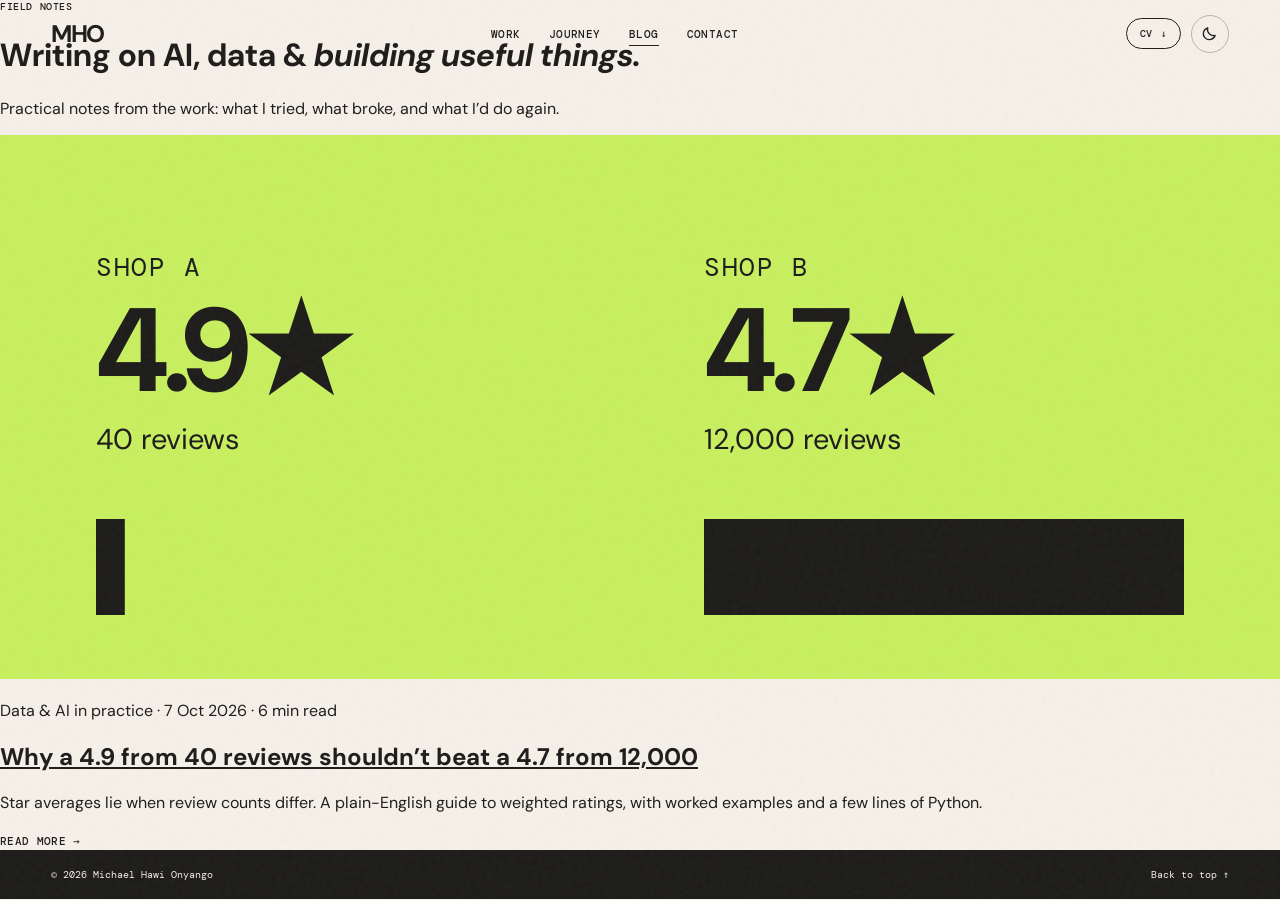
==== blog/index.html @ adbd1e0e "Add blog listing page Initial commit of the blog index HTML file with metadata, header, main content" ====
<!doctype html>
<html lang="en">
<head>
  <meta charset="utf-8" />
  <meta name="viewport" content="width=device-width, initial-scale=1" />
  <title>Blog: notes on AI, data and building products | Michael Hawi Onyango</title>
  <meta name="description" content="Practical writing by Michael Hawi Onyango on applied AI, data, building useful software and growing a tech career across countries." />
  <meta name="author" content="Michael Hawi Onyango" />
  <meta name="robots" content="index, follow" />
  <meta name="theme-color" content="#ff5a2d" media="(prefers-color-scheme: light)" />
  <meta name="theme-color" content="#141312" media="(prefers-color-scheme: dark)" />
  <meta name="color-scheme" content="light dark" />
  <link rel="canonical" href="https://michael-hawi-onyango-portfolio.onrender.com/blog/" />
  <link rel="icon" href="../favicon.svg" type="image/svg+xml" />
  <link rel="apple-touch-icon" href="../apple-touch-icon.png" />
  <meta property="og:type" content="website" />
  <meta property="og:title" content="Blog | Michael Hawi Onyango" />
  <meta property="og:description" content="Practical writing on applied AI, data and building useful software." />
  <meta property="og:url" content="https://michael-hawi-onyango-portfolio.onrender.com/blog/" />
  <meta property="og:image" content="https://michael-hawi-onyango-portfolio.onrender.com/og-image.png" />
  <meta name="twitter:card" content="summary_large_image" />
  <script>
    (function () {
      var t = null;
      try { t = localStorage.getItem('theme'); } catch (e) {}
      if (t !== 'light' && t !== 'dark') t = window.matchMedia('(prefers-color-scheme: dark)').matches ? 'dark' : 'light';
      document.documentElement.setAttribute('data-theme', t);
    })();
  </script>
  <link rel="preconnect" href="https://fonts.googleapis.com"><link rel="preconnect" href="https://fonts.gstatic.com" crossorigin>
  <link href="https://fonts.googleapis.com/css2?family=DM+Mono:wght@400;500&family=DM+Sans:opsz,wght@9..40,400;9..40,500;9..40,700&family=Playfair+Display:ital,wght@0,600;1,600&display=swap" rel="stylesheet">
  <link rel="stylesheet" href="../styles.css" />
</head>
<body class="subpage">
  <a class="skip-link" href="#posts">Skip to posts</a>
  <div class="noise" aria-hidden="true"></div>

  <header class="site-header scrolled" id="site-header">
    <a class="brand" href="../" aria-label="Michael Hawi Onyango, home">MHO</a>
    <nav class="main-nav" id="main-nav" aria-label="Main">
      <a href="../#work">Work</a>
      <a href="../#journey">Journey</a>
      <a href="./" aria-current="true">Blog</a>
      <a href="../#contact">Contact</a>
    </nav>
    <div class="header-actions">
      <a class="pill pill-small cv-link" href="../Michael-Hawi-Onyango-CV.pdf" download>CV <span aria-hidden="true">↓</span></a>
      <button class="icon-btn theme-toggle" id="theme-toggle" type="button" aria-label="Switch to dark mode" aria-pressed="false">
        <svg class="i-moon" viewBox="0 0 24 24" aria-hidden="true"><path d="M20 14.5A8.5 8.5 0 0 1 9.5 4a8.5 8.5 0 1 0 10.5 10.5Z"/></svg>
        <svg class="i-sun" viewBox="0 0 24 24" aria-hidden="true"><circle cx="12" cy="12" r="4.2"/><path d="M12 2v2.5M12 19.5V22M2 12h2.5M19.5 12H22M4.9 4.9l1.8 1.8M17.3 17.3l1.8 1.8M4.9 19.1l1.8-1.8M17.3 6.7l1.8-1.8"/></svg>
      </button>
      <button class="icon-btn menu-toggle" id="menu-toggle" type="button" aria-label="Open menu" aria-expanded="false" aria-controls="main-nav"><span></span><span></span></button>
    </div>
  </header>

  <main class="blog-wrap">
    <header class="blog-head">
      <div class="section-tag">Field notes</div>
      <h1>Writing on AI, data &amp; <em>building useful things.</em></h1>
      <p>Practical notes from the work: what I tried, what broke, and what I’d do again.</p>
    </header>

    <section id="posts" class="post-list" aria-label="Posts">
      <article class="post-card" data-kind="data">
        <a class="post-card-cover" href="weighted-ratings/" tabindex="-1" aria-hidden="true">
          <svg viewBox="0 0 800 340" role="presentation">
            <rect width="800" height="340" fill="#c8ef5f"/>
            <g font-family="DM Sans, Arial, sans-serif" fill="#1d1c1a">
              <text x="60" y="88" font-size="16" font-family="DM Mono, monospace" letter-spacing="1">SHOP A</text>
              <text x="60" y="160" font-size="74" font-weight="700" letter-spacing="-4">4.9★</text>
              <text x="60" y="196" font-size="18">40 reviews</text>
              <text x="440" y="88" font-size="16" font-family="DM Mono, monospace" letter-spacing="1">SHOP B</text>
              <text x="440" y="160" font-size="74" font-weight="700" letter-spacing="-4">4.7★</text>
              <text x="440" y="196" font-size="18">12,000 reviews</text>
            </g>
            <rect x="60" y="240" width="18" height="60" fill="#1d1c1a"/>
            <rect x="440" y="240" width="300" height="60" fill="#1d1c1a"/>
          </svg>
        </a>
        <div class="post-card-body">
          <p class="post-meta"><span class="tag">Data &amp; AI in practice</span> · <time datetime="2026-10-07">7 Oct 2026</time> · 6 min read</p>
          <h2><a href="weighted-ratings/">Why a 4.9 from 40 reviews shouldn’t beat a 4.7 from 12,000</a></h2>
          <p>Star averages lie when review counts differ. A plain-English guide to weighted ratings, with worked examples and a few lines of Python.</p>
          <a class="text-link" href="weighted-ratings/">Read more →</a>
        </div>
      </article>
    </section>
  </main>

  <footer><span>© 2026 Michael Hawi Onyango</span><a href="#posts" class="to-top">Back to top ↑</a></footer>
  <script src="../script.js"></script>
</body>
</html>
---- styles.css ----
/* ---------- Tokens ---------- */
:root{
  --orange:#ff5a2d;--lime:#c8ef5f;--ink:#1d1c1a;--paper:#f5f0e8;
  --bg:#f5f0e8;--fg:#1d1c1a;--muted:#5c574f;--line:rgba(29,28,26,.18);--line-strong:#1d1c1a;
  --card:#fbf7f0;--hero-bg:#ff5a2d;--hero-fg:#1d1c1a;--hero-accent:#1d1c1a;--hero-line:rgba(29,28,26,.28);
  --inv-bg:#1d1c1a;--inv-fg:#f5f0e8;--inv-line:rgba(245,240,232,.25);
  --header-bg:rgba(245,240,232,.86);--noise:.17;
  --sans:'DM Sans',system-ui,sans-serif;--mono:'DM Mono',ui-monospace,monospace;--serif:'Playfair Display',Georgia,serif;
  color-scheme:light;
}
@media (prefers-color-scheme:dark){
  :root:not([data-theme="light"]){
    --bg:#141312;--fg:#f2ede4;--muted:#aaa397;--line:rgba(242,237,228,.14);--line-strong:#f2ede4;
    --card:#1c1a18;--hero-bg:#141312;--hero-fg:#f2ede4;--hero-accent:#ff6a3d;--hero-line:rgba(242,237,228,.18);
    --inv-bg:#1c1a18;--inv-fg:#f2ede4;--inv-line:rgba(242,237,228,.18);
    --header-bg:rgba(20,19,18,.82);--noise:.07;color-scheme:dark;
  }
}
:root[data-theme="dark"]{
  --bg:#141312;--fg:#f2ede4;--muted:#aaa397;--line:rgba(242,237,228,.14);--line-strong:#f2ede4;
  --card:#1c1a18;--hero-bg:#141312;--hero-fg:#f2ede4;--hero-accent:#ff6a3d;--hero-line:rgba(242,237,228,.18);
  --inv-bg:#1c1a18;--inv-fg:#f2ede4;--inv-line:rgba(242,237,228,.18);
  --header-bg:rgba(20,19,18,.82);--noise:.07;color-scheme:dark;
}

/* ---------- Base ---------- */
*{box-sizing:border-box}
html{scroll-behavior:smooth;scroll-padding-top:80px}
body{margin:0;background:var(--bg);color:var(--fg);font-family:var(--sans);-webkit-font-smoothing:antialiased;transition:background-color .3s,color .3s}
img{max-width:100%;display:block}
a{color:inherit}
:focus-visible{outline:2px solid var(--orange);outline-offset:3px;border-radius:4px}
.sr-only{position:absolute!important;width:1px;height:1px;padding:0;margin:-1px;overflow:hidden;clip:rect(0,0,0,0);white-space:nowrap;border:0}
.skip-link{position:fixed;left:16px;top:-60px;z-index:50;background:var(--ink);color:var(--paper);padding:10px 14px;font:500 11px var(--mono);text-decoration:none}
.skip-link:focus{top:12px}
.noise{pointer-events:none;position:fixed;inset:0;opacity:var(--noise);z-index:40;background-image:url("data:image/svg+xml,%3Csvg viewBox='0 0 180 180' xmlns='http://www.w3.org/2000/svg'%3E%3Cfilter id='n'%3E%3CfeTurbulence type='fractalNoise' baseFrequency='.9' numOctaves='3' stitchTiles='stitch'/%3E%3C/filter%3E%3Crect width='100%25' height='100%25' filter='url(%23n)' opacity='.22'/%3E%3C/svg%3E")}
.section-tag,.eyebrow,.kicker{font:500 10px var(--mono);letter-spacing:.06em;text-transform:uppercase}
.dot{display:inline-block;width:8px;height:8px;border-radius:50%;background:var(--lime);margin-right:8px;vertical-align:1px}

/* ---------- Buttons ---------- */
.pill{display:inline-flex;align-items:center;gap:8px;border:1px solid currentColor;border-radius:999px;padding:13px 20px;font:500 12px var(--mono);text-decoration:none;text-transform:uppercase;letter-spacing:.03em;transition:transform .2s,background-color .2s,color .2s}
.pill:hover{transform:translateY(-2px)}
.pill-dark{background:var(--ink);color:var(--paper);border-color:var(--ink)}
.pill-small{padding:8px 13px;font-size:10px}
.text-link{font:500 11px var(--mono);text-decoration:none;border-bottom:1px solid currentColor;padding-bottom:4px;text-transform:uppercase;letter-spacing:.03em}
.icon-btn{width:38px;height:38px;display:grid;place-items:center;border:1px solid var(--line);border-radius:50%;background:transparent;color:inherit;cursor:pointer;padding:0}
.icon-btn svg{width:17px;height:17px;fill:none;stroke:currentColor;stroke-width:1.8;stroke-linecap:round;stroke-linejoin:round}
.theme-toggle .i-sun{display:none}
:root[data-theme="dark"] .theme-toggle .i-sun{display:block}
:root[data-theme="dark"] .theme-toggle .i-moon{display:none}

/* ---------- Header ---------- */
.site-header{position:fixed;top:0;left:0;right:0;z-index:30;height:68px;display:flex;align-items:center;justify-content:space-between;gap:20px;padding:0 4vw;color:var(--hero-fg);transition:background-color .3s,border-color .3s,color .3s;border-bottom:1px solid transparent}
.site-header.scrolled{background:var(--header-bg);color:var(--fg);border-bottom-color:var(--line);-webkit-backdrop-filter:blur(12px);backdrop-filter:blur(12px)}
.brand{font-size:24px;font-weight:700;letter-spacing:-1.5px;text-decoration:none}
.main-nav{display:flex;gap:28px}
.main-nav a{font:500 11px var(--mono);text-decoration:none;text-transform:uppercase;letter-spacing:.04em;position:relative}
.main-nav a::after{content:"";position:absolute;left:0;right:0;bottom:-5px;height:1px;background:currentColor;transform:scaleX(0);transform-origin:left;transition:transform .25s}
.main-nav a:hover::after,.main-nav a[aria-current="true"]::after{transform:scaleX(1)}
.header-actions{display:flex;align-items:center;gap:10px}
.site-header:not(.scrolled) .icon-btn{border-color:var(--hero-line)}
.menu-toggle{display:none}
.menu-toggle{position:relative}
.menu-toggle span{position:absolute;left:50%;top:50%;width:16px;height:1.6px;margin:-.8px 0 0 -8px;background:currentColor;transition:transform .25s}
.menu-toggle span:first-child{transform:translateY(-3.5px)}
.menu-toggle span:last-child{transform:translateY(3.5px)}
.menu-toggle[aria-expanded="true"] span:first-child{transform:rotate(45deg)}
.menu-toggle[aria-expanded="true"] span:last-child{transform:rotate(-45deg)}

/* ---------- Hero ---------- */
.hero{position:relative;overflow:hidden;background:var(--hero-bg);color:var(--hero-fg);padding:132px 4vw 70px;display:grid;grid-template-columns:minmax(0,1.35fr) minmax(0,.9fr);gap:4vw;align-items:center;min-height:min(860px,100vh)}
.hero h1{font-size:clamp(56px,8.6vw,138px);line-height:.84;letter-spacing:-.085em;margin:52px 0 36px}
.hero h1 em,.display-copy em,.project h3 em,.contact h2 em{font-family:var(--serif);font-weight:600;letter-spacing:-.07em}
.hero h1 em{color:var(--hero-accent)}
.hero-intro{max-width:470px;font-size:18px;line-height:1.45;margin:0 0 32px}
.hero-actions{display:flex;flex-wrap:wrap;align-items:center;gap:12px 18px}
.hero .pill-dark{background:var(--hero-fg);color:var(--hero-bg);border-color:var(--hero-fg)}
.hero-photo{position:relative;margin:0;justify-self:center;width:min(100%,430px)}
.hero-photo picture,.hero-photo img{position:relative;z-index:1}
.hero-photo img{width:100%;height:auto;aspect-ratio:4/5;object-fit:cover;border-radius:220px 220px 18px 18px;box-shadow:18px 20px 0 rgba(29,28,26,.22)}
.orbit{position:absolute;border:1px solid var(--hero-line);border-radius:50%;pointer-events:none}
.orbit-a{width:150%;aspect-ratio:1;left:-25%;top:-14%}
.orbit-b{width:118%;aspect-ratio:1;left:-9%;top:-2%;border-color:var(--lime)}
.photo-badge{position:absolute;z-index:2;left:-26px;bottom:34px;background:var(--ink);color:var(--paper);border-radius:999px;padding:11px 16px;font:500 10px var(--mono);text-transform:uppercase;letter-spacing:.05em;box-shadow:0 10px 30px rgba(0,0,0,.18)}

/* ---------- About ---------- */
.manifesto{display:grid;grid-template-columns:24% 1fr;gap:3vw;padding:130px 8vw 120px 4vw;border-bottom:1px solid var(--line)}
.display-copy{font-size:clamp(40px,5.6vw,86px);font-weight:700;letter-spacing:-.07em;line-height:.95;margin:0;max-width:940px}
.body-copy{margin:48px 0 0 42%;max-width:390px;font-size:16px;line-height:1.55;color:var(--muted)}
.facts{list-style:none;padding:0;margin:72px 0 0;display:grid;grid-template-columns:repeat(4,1fr);border-top:1px solid var(--line-strong)}
.facts li{padding:20px 18px 0 0;display:flex;flex-direction:column;gap:8px}
.facts strong{font-size:clamp(34px,4vw,54px);letter-spacing:-.06em;line-height:1}
.facts span{font-size:13px;line-height:1.4;color:var(--muted);max-width:200px}

/* ---------- Section heads ---------- */
.work,.journey{padding:100px 4vw}
.work{padding-bottom:30px}
.section-top{display:grid;grid-template-columns:24% 1fr auto;gap:3vw;align-items:end;border-bottom:1px solid var(--line-strong);padding-bottom:20px}
.section-title{font-size:clamp(28px,3.4vw,46px);letter-spacing:-.055em;line-height:1;margin:0}
.section-top p{font-size:14px;line-height:1.45;max-width:290px;margin:0;color:var(--muted)}

/* ---------- Projects ---------- */
.project{display:grid;grid-template-columns:8% 44% 48%;border-bottom:1px solid var(--line);padding:46px 0;align-items:center}
.project-number{font:11px var(--mono);align-self:start;padding-top:6px}
.project-copy{padding-right:3vw}
.kicker{color:var(--muted)}
.project h3{font-size:clamp(50px,6.4vw,92px);line-height:.84;letter-spacing:-.08em;margin:16px 0 18px}
.lede{font-size:17px;line-height:1.45;margin:0 0 22px;max-width:430px}
.checklist{list-style:none;padding:0;margin:0 0 22px;display:grid;gap:9px;max-width:460px}
.checklist li{position:relative;padding-left:28px;font-size:14px;line-height:1.45}
.checklist li::before{content:"";position:absolute;left:0;top:2px;width:16px;height:16px;border-radius:5px;background:var(--lime) url("data:image/svg+xml,%3Csvg xmlns='http://www.w3.org/2000/svg' viewBox='0 0 16 16'%3E%3Cpath d='M4 8.3l2.6 2.5L12 5.4' fill='none' stroke='%231d1c1a' stroke-width='2' stroke-linecap='round' stroke-linejoin='round'/%3E%3C/svg%3E") center/14px no-repeat}
.steps{list-style:none;padding:0;margin:0 0 26px;display:grid;grid-template-columns:repeat(3,1fr);gap:10px;max-width:520px}
.steps li{background:var(--card);border:1px solid var(--line);border-radius:12px;padding:12px 12px 13px;font-size:12.5px;line-height:1.4;color:var(--muted)}
.steps b{display:block;color:var(--fg);font:500 10px var(--mono);text-transform:uppercase;letter-spacing:.05em;margin-bottom:6px}
.steps li:nth-child(3){border-color:var(--orange)}
.project-art{position:relative;min-height:440px;overflow:hidden;border-radius:6px}
.invoice{background:#27323a;display:grid;place-items:center}
.paper{width:245px;height:310px;background:#f8f1df;color:#1d1c1a;padding:27px;box-shadow:15px 17px 0 rgba(0,0,0,.16);transform:rotate(6deg);display:flex;flex-direction:column;gap:18px}
.paper small,.paper b{font:9px var(--mono)}
.paper strong{font-size:32px;letter-spacing:-2px}
.paper i{height:5px;background:#d5cebf;width:100%}
.paper b{background:var(--lime);padding:8px;align-self:start}
.scan-line{position:absolute;left:0;right:0;height:2px;background:var(--lime);box-shadow:0 0 16px 4px var(--lime);top:45%;animation:scan 3s infinite alternate}
@keyframes scan{to{top:70%}}
.predictor{background:var(--lime);color:#1d1c1a;display:flex;align-items:end;padding:52px}
.chart{height:210px;display:flex;gap:13px;align-items:end;border-bottom:2px solid #1d1c1a;width:70%}
.chart span{background:#1d1c1a;width:28px}
.risk{position:absolute;right:34px;top:40px;font:10px var(--mono)}
.risk b{font:50px var(--sans);letter-spacing:-4px}
.tracker{background:#172025}
.map-grid{position:absolute;inset:0;background-image:linear-gradient(#334044 1px,transparent 1px),linear-gradient(90deg,#334044 1px,transparent 1px);background-size:45px 45px;transform:skewY(-10deg) scale(1.2)}
.pulse{position:absolute;border:2px solid var(--orange);width:13px;height:13px;border-radius:50%;box-shadow:0 0 0 9px rgba(255,90,45,.25);animation:pulse 1.8s infinite}
.p1{top:31%;left:42%}.p2{top:60%;left:70%;animation-delay:.5s}.p3{top:67%;left:20%;animation-delay:1s}
@keyframes pulse{50%{box-shadow:0 0 0 18px transparent}}
.tracker label{position:absolute;bottom:26px;right:25px;color:var(--lime);font:10px var(--mono)}
.project-small{grid-template-columns:8% 92%;padding:34px 0}
.project-small h3{font-size:clamp(34px,4vw,54px);margin:12px 0 10px}
.project-small .lede{max-width:620px;margin:0;color:var(--muted)}

.shot{margin:0;align-self:center;border-radius:12px;overflow:hidden;background:#11161b;border:1px solid var(--line);box-shadow:0 24px 60px -24px rgba(0,0,0,.45)}
.shot-bar{display:flex;align-items:center;gap:6px;padding:10px 14px;background:#1b2229;color:#9aa6b2;font:500 10px var(--mono);text-transform:uppercase;letter-spacing:.05em}
.shot-bar i{width:9px;height:9px;border-radius:50%;background:#3a444e}
.shot-bar i:first-child{background:var(--orange)}
.shot-bar span{margin-left:8px}
.shot img{width:100%;height:auto}
.project-links{display:flex;flex-wrap:wrap;gap:22px}

/* ---------- Journey tabs ---------- */
.tabs{display:flex;flex-wrap:wrap;gap:8px;margin:34px 0 8px}
.tabs button{border:1px solid var(--line-strong);border-radius:999px;background:transparent;color:inherit;padding:10px 16px;font:500 11px var(--mono);text-transform:uppercase;letter-spacing:.04em;cursor:pointer;transition:background-color .2s,color .2s}
.tabs button[aria-selected="true"]{background:var(--orange);border-color:var(--orange);color:#1d1c1a}
.tabs button:hover:not([aria-selected="true"]){background:var(--card)}
.tab-panel{padding-top:10px}
.timeline{list-style:none;margin:0;padding:0}
.timeline>li{display:grid;grid-template-columns:24% 1fr;gap:0 3vw;padding:26px 0;border-bottom:1px solid var(--line)}
.timeline .when{grid-row:1/span 3;font:500 11px var(--mono);text-transform:uppercase;letter-spacing:.04em;color:var(--muted);padding-top:6px}
.timeline h3{font-size:clamp(22px,2.4vw,30px);letter-spacing:-.045em;margin:0 0 4px}
.timeline .where{margin:0;color:var(--muted);font-size:15px;line-height:1.45}
.timeline ul{margin:12px 0 0;padding-left:18px;max-width:680px;font-size:14.5px;line-height:1.55}
.timeline ul li{margin-bottom:4px}

/* ---------- Skills ---------- */
.credentials{background:var(--inv-bg);color:var(--inv-fg);padding:100px 4vw}
.skill-groups{display:grid;grid-template-columns:repeat(3,1fr);gap:0 3vw;margin-top:46px}
.skill-groups>div{border-top:1px solid var(--inv-line);padding:20px 0 30px}
.skill-groups h3{font:500 11px var(--mono);text-transform:uppercase;letter-spacing:.06em;color:var(--lime);margin:0 0 12px}
.skill-groups p{margin:0;font-size:clamp(17px,1.6vw,21px);line-height:1.45;letter-spacing:-.02em}

/* ---------- Contact ---------- */
.contact{background:var(--orange);color:#1d1c1a;padding:100px 4vw 40px}
.contact h2{font-size:clamp(60px,10vw,148px);line-height:.81;letter-spacing:-.08em;margin:70px 0 40px}
.email{font-size:clamp(18px,3vw,40px);letter-spacing:-.05em;text-decoration:none;border-bottom:2px solid #1d1c1a;overflow-wrap:anywhere}
.email b{font-weight:400}
.contact-links{display:flex;flex-wrap:wrap;gap:10px;margin-top:40px}
.contact .pill-dark{background:#1d1c1a;color:#f5f0e8}
.contact-meta{display:flex;justify-content:space-between;gap:20px;margin-top:90px;font:10px var(--mono);text-transform:uppercase}
footer{background:var(--ink);color:var(--paper);padding:18px 4vw;display:flex;justify-content:space-between;font:10px var(--mono)}
.to-top{text-decoration:none}

/* ---------- Responsive ---------- */
@media (max-width:980px){
  .hero{grid-template-columns:1fr;padding-top:110px;gap:56px}
  .hero-photo{width:min(78%,380px);justify-self:start;margin-left:6%}
  .project{grid-template-columns:10% 90%}
  .project-art,.shot{grid-column:1/3;margin-top:30px}
  .project-art{min-height:320px}
  .facts{grid-template-columns:repeat(2,1fr);row-gap:26px}
  .skill-groups{grid-template-columns:repeat(2,1fr)}
}
@media (max-width:760px){
  .site-header{padding:0 18px}
  .menu-toggle{display:grid}
  .cv-link{display:none}
  .main-nav{position:fixed;top:68px;left:0;right:0;flex-direction:column;gap:0;background:var(--bg);color:var(--fg);border-bottom:1px solid var(--line);padding:6px 18px 18px;transform:translateY(-8px);opacity:0;visibility:hidden;transition:opacity .2s,transform .2s,visibility .2s}
  .main-nav.open{transform:none;opacity:1;visibility:visible}
  .main-nav a{font-size:14px;padding:15px 0;border-bottom:1px solid var(--line)}
  .main-nav a::after{display:none}
  .hero{padding:100px 18px 54px}
  .hero h1{margin:36px 0 26px}
  .hero-intro{font-size:16px}
  .hero-photo{width:82%;margin-left:4%}
  .photo-badge{left:-8px;bottom:22px}
  .manifesto{display:block;padding:80px 18px}
  .display-copy{margin-top:34px}
  .body-copy{margin:30px 0 0}
  .work,.journey{padding:72px 18px}
  .work{padding-bottom:20px}
  .section-top{grid-template-columns:1fr;gap:12px}
  .project{grid-template-columns:1fr;padding:34px 0}
  .project-number{display:none}
  .project-copy{padding-right:0}
  .project-art{grid-column:1;min-height:260px}
  .shot{grid-column:1}
  .project-small{grid-template-columns:1fr}
  .steps{grid-template-columns:1fr}
  .paper{transform:scale(.78) rotate(6deg)}
  .predictor{padding:30px}
  .chart{width:62%;height:170px;gap:9px}
  .chart span{width:20px}
  .risk{top:22px;right:20px}
  .risk b{font-size:38px}
  .timeline>li{grid-template-columns:1fr}
  .timeline .when{grid-row:auto;padding:0 0 8px}
  .credentials{padding:72px 18px}
  .skill-groups{grid-template-columns:1fr}
  .contact{padding:72px 18px 28px}
  .contact h2{margin:56px 0 30px}
  .contact-meta{flex-direction:column;margin-top:64px}
  footer{padding:16px 18px}
}
@media (prefers-reduced-motion:reduce){
  html{scroll-behavior:auto}
  *,*::before,*::after{animation:none!important;transition:none!important}
}
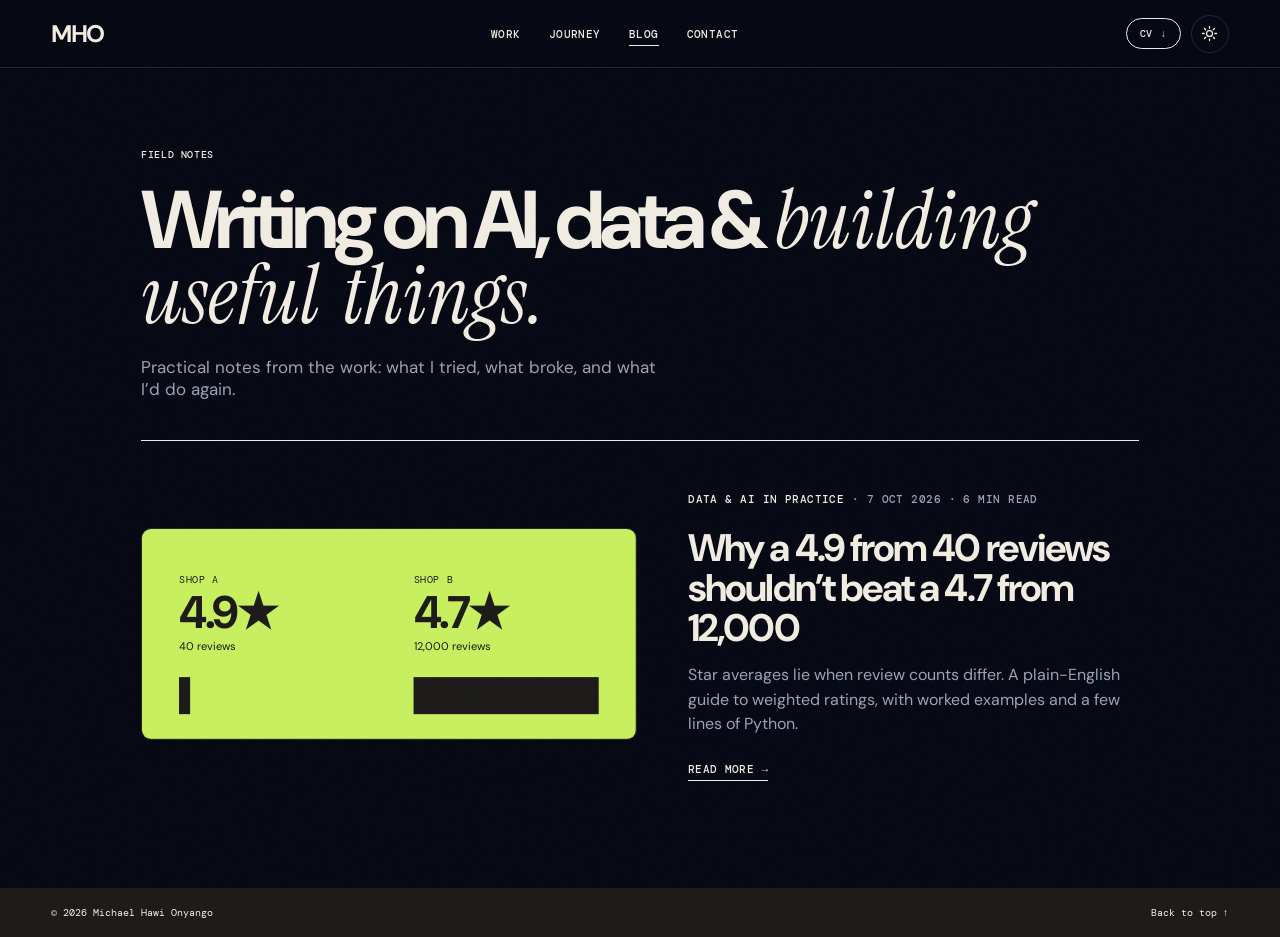
==== commit 7b93fe65: "Blog: dark theme default and new fonts" ====
--- a/blog/index.html
+++ b/blog/index.html
@@ -8,7 +8,7 @@
   <meta name="author" content="Michael Hawi Onyango" />
   <meta name="robots" content="index, follow" />
   <meta name="theme-color" content="#ff5a2d" media="(prefers-color-scheme: light)" />
-  <meta name="theme-color" content="#141312" media="(prefers-color-scheme: dark)" />
+  <meta name="theme-color" content="#070a14" media="(prefers-color-scheme: dark)" />
   <meta name="color-scheme" content="light dark" />
   <link rel="canonical" href="https://michael-hawi-onyango-portfolio.onrender.com/blog/" />
   <link rel="icon" href="../favicon.svg" type="image/svg+xml" />
@@ -23,12 +23,12 @@
     (function () {
       var t = null;
       try { t = localStorage.getItem('theme'); } catch (e) {}
-      if (t !== 'light' && t !== 'dark') t = window.matchMedia('(prefers-color-scheme: dark)').matches ? 'dark' : 'light';
+      if (t !== 'light' && t !== 'dark') t = 'dark';
       document.documentElement.setAttribute('data-theme', t);
     })();
   </script>
   <link rel="preconnect" href="https://fonts.googleapis.com"><link rel="preconnect" href="https://fonts.gstatic.com" crossorigin>
-  <link href="https://fonts.googleapis.com/css2?family=DM+Mono:wght@400;500&family=DM+Sans:opsz,wght@9..40,400;9..40,500;9..40,700&family=Playfair+Display:ital,wght@0,600;1,600&display=swap" rel="stylesheet">
+  <link href="https://fonts.googleapis.com/css2?family=Archivo:wdth,wght@62..125,500..900&family=DM+Mono:wght@400;500&family=DM+Sans:opsz,wght@9..40,400;9..40,500;9..40,700&family=Instrument+Serif:ital@0;1&display=swap" rel="stylesheet">
   <link rel="stylesheet" href="../styles.css" />
 </head>
 <body class="subpage">
--- a/styles.css
+++ b/styles.css
@@ -1,26 +1,26 @@
 /* ---------- Tokens ---------- */
 :root{
-  --orange:#ff5a2d;--lime:#c8ef5f;--ink:#1d1c1a;--paper:#f5f0e8;
+  --orange:#ff5a2d;--lime:#c8ef5f;--blue:#3d6bff;--cyan:#7fe0ee;--ink:#1d1c1a;--paper:#f5f0e8;
   --bg:#f5f0e8;--fg:#1d1c1a;--muted:#5c574f;--line:rgba(29,28,26,.18);--line-strong:#1d1c1a;
   --card:#fbf7f0;--hero-bg:#ff5a2d;--hero-fg:#1d1c1a;--hero-accent:#1d1c1a;--hero-line:rgba(29,28,26,.28);
   --inv-bg:#1d1c1a;--inv-fg:#f5f0e8;--inv-line:rgba(245,240,232,.25);
   --header-bg:rgba(245,240,232,.86);--noise:.17;
-  --sans:'DM Sans',system-ui,sans-serif;--mono:'DM Mono',ui-monospace,monospace;--serif:'Playfair Display',Georgia,serif;
+  --sans:'DM Sans',system-ui,sans-serif;--mono:'DM Mono',ui-monospace,monospace;--serif:'Instrument Serif',Georgia,serif;--display:'Archivo',system-ui,sans-serif;
   color-scheme:light;
 }
 @media (prefers-color-scheme:dark){
   :root:not([data-theme="light"]){
-    --bg:#141312;--fg:#f2ede4;--muted:#aaa397;--line:rgba(242,237,228,.14);--line-strong:#f2ede4;
-    --card:#1c1a18;--hero-bg:#141312;--hero-fg:#f2ede4;--hero-accent:#ff6a3d;--hero-line:rgba(242,237,228,.18);
-    --inv-bg:#1c1a18;--inv-fg:#f2ede4;--inv-line:rgba(242,237,228,.18);
-    --header-bg:rgba(20,19,18,.82);--noise:.07;color-scheme:dark;
+    --bg:#070a14;--fg:#f1ece2;--muted:#9ba3b6;--line:rgba(241,236,226,.13);--line-strong:#f1ece2;
+    --card:#0e1322;--hero-bg:#070a14;--hero-fg:#f1ece2;--hero-accent:#7fe0ee;--hero-line:rgba(241,236,226,.2);
+    --inv-bg:#0b1020;--inv-fg:#f1ece2;--inv-line:rgba(241,236,226,.16);
+    --header-bg:rgba(7,10,20,.78);--noise:.05;color-scheme:dark;
   }
 }
 :root[data-theme="dark"]{
-  --bg:#141312;--fg:#f2ede4;--muted:#aaa397;--line:rgba(242,237,228,.14);--line-strong:#f2ede4;
-  --card:#1c1a18;--hero-bg:#141312;--hero-fg:#f2ede4;--hero-accent:#ff6a3d;--hero-line:rgba(242,237,228,.18);
-  --inv-bg:#1c1a18;--inv-fg:#f2ede4;--inv-line:rgba(242,237,228,.18);
-  --header-bg:rgba(20,19,18,.82);--noise:.07;color-scheme:dark;
+  --bg:#070a14;--fg:#f1ece2;--muted:#9ba3b6;--line:rgba(241,236,226,.13);--line-strong:#f1ece2;
+  --card:#0e1322;--hero-bg:#070a14;--hero-fg:#f1ece2;--hero-accent:#7fe0ee;--hero-line:rgba(241,236,226,.2);
+  --inv-bg:#0b1020;--inv-fg:#f1ece2;--inv-line:rgba(241,236,226,.16);
+  --header-bg:rgba(7,10,20,.78);--noise:.05;color-scheme:dark;
 }
 
 /* ---------- Base ---------- */
@@ -158,6 +158,10 @@
 .timeline .where{margin:0;color:var(--muted);font-size:15px;line-height:1.45}
 .timeline ul{margin:12px 0 0;padding-left:18px;max-width:680px;font-size:14.5px;line-height:1.55}
 .timeline ul li{margin-bottom:4px}
+.tl-figs{grid-column:2;display:grid;grid-template-columns:1fr 1fr;gap:16px;margin-top:18px;max-width:900px}
+.tl-figs figure{margin:0}
+.tl-figs img{display:block;width:100%;height:auto;border-radius:10px;border:1px solid var(--line);background:#fff}
+.tl-figs figcaption{margin-top:6px;font:500 10.5px var(--mono);text-transform:uppercase;letter-spacing:.04em;color:var(--muted)}
 
 /* ---------- Skills ---------- */
 .credentials{background:var(--inv-bg);color:var(--inv-fg);padding:100px 4vw}
@@ -177,6 +181,56 @@
 footer{background:var(--ink);color:var(--paper);padding:18px 4vw;display:flex;justify-content:space-between;font:10px var(--mono)}
 .to-top{text-decoration:none}
 
+/* ---------- Writing (homepage) ---------- */
+.writing{padding:20px 4vw 100px}
+.post-row{display:grid;grid-template-columns:24% 1fr;gap:6px 3vw;padding:30px 0;border-bottom:1px solid var(--line)}
+.post-row .post-meta{grid-row:1/span 3;padding-top:8px}
+.post-row h3{font-size:clamp(24px,2.6vw,34px);letter-spacing:-.045em;line-height:1.1;margin:0}
+.post-row h3 a,.post-card h2 a{text-decoration:none}
+.post-row h3 a:hover,.post-card h2 a:hover{text-decoration:underline;text-underline-offset:4px}
+.post-row p{margin:4px 0 10px;color:var(--muted);max-width:640px;line-height:1.5}
+.post-row .text-link{justify-self:start}
+.post-meta{font:500 11px var(--mono);text-transform:uppercase;letter-spacing:.04em;color:var(--muted);margin:0}
+.post-meta .tag{color:var(--fg)}
+
+/* ---------- Blog pages ---------- */
+.subpage main{padding-top:68px}
+.blog-wrap{max-width:1100px;margin:0 auto;padding-left:4vw;padding-right:4vw;padding-bottom:110px}
+.blog-head{padding:80px 0 40px;border-bottom:1px solid var(--line-strong)}
+.blog-head h1{font-size:clamp(44px,6.4vw,92px);line-height:.92;letter-spacing:-.07em;margin:22px 0 22px;max-width:900px}
+.blog-head h1 em,.article h1 em{font-family:var(--serif);font-weight:600;letter-spacing:-.06em}
+.blog-head p{font-size:17px;color:var(--muted);margin:0;max-width:520px}
+.post-list{display:grid;gap:56px;margin-top:50px}
+.post-card{display:grid;grid-template-columns:1.1fr 1fr;gap:4vw;align-items:center}
+.post-card-cover{display:block;border-radius:10px;overflow:hidden;border:1px solid var(--line)}
+.post-card-cover svg,.post-cover svg{display:block;width:100%;height:auto}
+.post-card h2{font-size:clamp(26px,3vw,40px);letter-spacing:-.05em;line-height:1.05;margin:14px 0 14px}
+.post-card p{line-height:1.55;color:var(--muted);margin:0 0 20px}
+.article-wrap{max-width:760px;margin:0 auto;padding:40px 4vw 110px}
+.back-link{font:500 11px var(--mono);text-transform:uppercase;letter-spacing:.04em;text-decoration:none;color:var(--muted)}
+.back-link:hover{color:var(--fg)}
+.article-head{padding:36px 0 30px}
+.article h1{font-size:clamp(38px,5.4vw,64px);line-height:.98;letter-spacing:-.06em;margin:18px 0 22px}
+.article-lede{font-size:20px;line-height:1.5;color:var(--muted);margin:0}
+.post-cover{margin:0 0 40px;border-radius:12px;overflow:hidden;border:1px solid var(--line)}
+.prose{font-size:18px;line-height:1.72}
+.prose h2{font-size:clamp(24px,2.6vw,30px);letter-spacing:-.04em;line-height:1.15;margin:52px 0 12px}
+.prose p,.prose ul{margin:0 0 20px}
+.prose ul{padding-left:22px}
+.prose li{margin-bottom:8px}
+.prose a{text-underline-offset:3px}
+.prose code{font:500 .86em var(--mono);background:var(--card);border:1px solid var(--line);border-radius:5px;padding:1px 6px}
+.prose pre{background:#141312;color:#f2ede4;border-radius:12px;padding:20px 22px;overflow-x:auto;margin:0 0 24px;font-size:14px;line-height:1.6}
+.prose pre code{background:none;border:0;padding:0;color:inherit;font-size:1em}
+.table-wrap{overflow-x:auto;margin:0 0 24px}
+.prose table{width:100%;border-collapse:collapse;font-size:16px}
+.prose th{font:500 11px var(--mono);text-transform:uppercase;letter-spacing:.04em;text-align:left;color:var(--muted);border-bottom:1px solid var(--line-strong);padding:10px 12px 10px 0}
+.prose td{border-bottom:1px solid var(--line);padding:12px 12px 12px 0}
+.sign-off{font-family:var(--serif);font-style:italic;font-size:22px}
+.article-foot{margin-top:50px;padding-top:28px;border-top:1px solid var(--line-strong);display:flex;flex-wrap:wrap;gap:18px;align-items:center;justify-content:space-between}
+.article-foot p{margin:0;color:var(--muted)}
+
+.blog-head h1 em,.article h1 em{font-family:var(--serif);font-style:italic;font-weight:400;letter-spacing:0;word-spacing:.1em}
 /* ---------- Responsive ---------- */
 @media (max-width:980px){
   .hero{grid-template-columns:1fr;padding-top:110px;gap:56px}
@@ -221,9 +275,18 @@
   .risk b{font-size:38px}
   .timeline>li{grid-template-columns:1fr}
   .timeline .when{grid-row:auto;padding:0 0 8px}
+  .tl-figs{grid-column:1;grid-template-columns:1fr}
   .credentials{padding:72px 18px}
   .skill-groups{grid-template-columns:1fr}
   .contact{padding:72px 18px 28px}
+  .writing{padding:10px 18px 72px}
+  .post-row{grid-template-columns:1fr}
+  .post-row .post-meta{grid-row:auto;padding:0}
+  .blog-wrap,.article-wrap{padding-left:18px;padding-right:18px}
+  .blog-head{padding-top:50px}
+  .post-card{grid-template-columns:1fr;gap:18px}
+  .prose{font-size:17px}
+  .article-lede{font-size:18px}
   .contact h2{margin:56px 0 30px}
   .contact-meta{flex-direction:column;margin-top:64px}
   footer{padding:16px 18px}
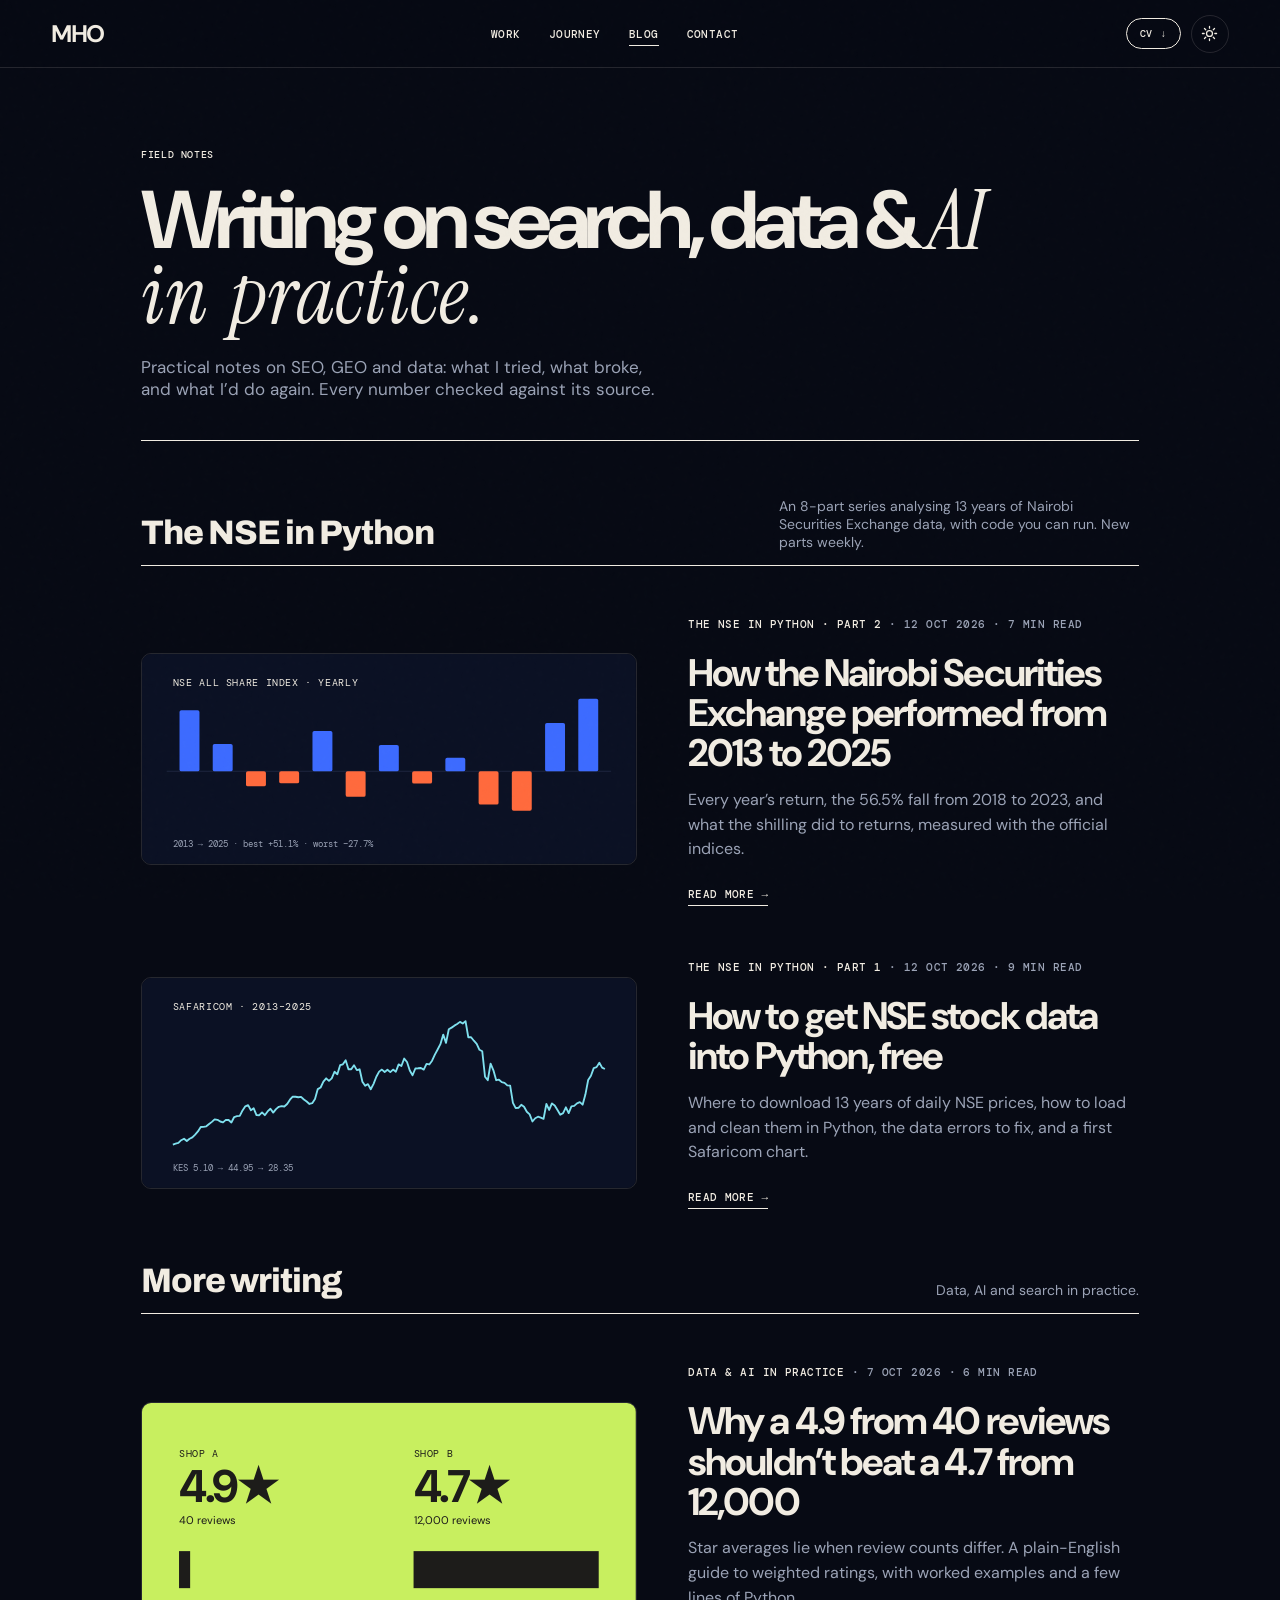
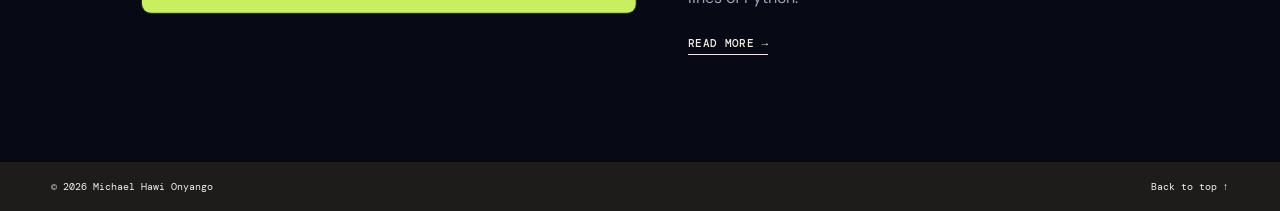
==== commit 0336b1cc: "Blog: add The NSE in Python series" ====
--- a/blog/index.html
+++ b/blog/index.html
@@ -4,7 +4,7 @@
   <meta charset="utf-8" />
   <meta name="viewport" content="width=device-width, initial-scale=1" />
   <title>Blog: notes on AI, data and building products | Michael Hawi Onyango</title>
-  <meta name="description" content="Practical writing by Michael Hawi Onyango on applied AI, data, building useful software and growing a tech career across countries." />
+  <meta name="description" content="Practical writing by Michael Hawi Onyango on SEO, GEO (AI search optimisation), data analysis in Python and applied AI, including The NSE in Python series on Kenyan stock market data." />
   <meta name="author" content="Michael Hawi Onyango" />
   <meta name="robots" content="index, follow" />
   <meta name="theme-color" content="#ff5a2d" media="(prefers-color-scheme: light)" />
@@ -56,10 +56,32 @@
   <main class="blog-wrap">
     <header class="blog-head">
       <div class="section-tag">Field notes</div>
-      <h1>Writing on AI, data &amp; <em>building useful things.</em></h1>
-      <p>Practical notes from the work: what I tried, what broke, and what I’d do again.</p>
+      <h1>Writing on search, data &amp; <em>AI in practice.</em></h1>
+      <p>Practical notes on SEO, GEO and data: what I tried, what broke, and what I’d do again. Every number checked against its source.</p>
     </header>
 
+    <div class="series-head"><h2>The NSE in Python</h2><p>An 8-part series analysing 13 years of Nairobi Securities Exchange data, with code you can run. New parts weekly.</p></div>
+    <section class="post-list" aria-label="The NSE in Python series">
+      <article class="post-card">
+        <a class="post-card-cover" href="nse-2013-2025-in-one-chart/" tabindex="-1" aria-hidden="true"><svg viewBox="0 0 800 340" role="presentation"><rect width="800" height="340" fill="#0b1124"/><line x1="40" x2="760" y1="190" y2="190" stroke="#2a3350"/><rect x="60.8" y="91.1" width="32.3" height="98.9" rx="3" fill="#3d6bff"/><rect x="114.6" y="145.8" width="32.3" height="44.2" rx="3" fill="#3d6bff"/><rect x="168.5" y="190.0" width="32.3" height="24.3" rx="3" fill="#ff6a3d"/><rect x="222.3" y="190.0" width="32.3" height="19.5" rx="3" fill="#ff6a3d"/><rect x="276.2" y="124.7" width="32.3" height="65.3" rx="3" fill="#3d6bff"/><rect x="330.0" y="190.0" width="32.3" height="41.3" rx="3" fill="#ff6a3d"/><rect x="383.8" y="147.4" width="32.3" height="42.6" rx="3" fill="#3d6bff"/><rect x="437.7" y="190.0" width="32.3" height="19.8" rx="3" fill="#ff6a3d"/><rect x="491.5" y="168.3" width="32.3" height="21.7" rx="3" fill="#3d6bff"/><rect x="545.4" y="190.0" width="32.3" height="53.9" rx="3" fill="#ff6a3d"/><rect x="599.2" y="190.0" width="32.3" height="63.8" rx="3" fill="#ff6a3d"/><rect x="653.1" y="111.7" width="32.3" height="78.3" rx="3" fill="#3d6bff"/><rect x="706.9" y="72.5" width="32.3" height="117.5" rx="3" fill="#3d6bff"/><g font-family="DM Mono, monospace" fill="#f1ece2"><text x="50" y="52" font-size="16" letter-spacing="1">NSE ALL SHARE INDEX · YEARLY</text><text x="50" y="312" font-size="14" fill="#9ba3b6">2013 → 2025 · best +51.1% · worst −27.7%</text></g></svg></a>
+        <div class="post-card-body">
+          <p class="post-meta"><span class="tag">The NSE in Python · Part 2</span> · <time datetime="2026-10-12">12 Oct 2026</time> · 7 min read</p>
+          <h2><a href="nse-2013-2025-in-one-chart/">How the Nairobi Securities Exchange performed from 2013 to 2025</a></h2>
+          <p>Every year’s return, the 56.5% fall from 2018 to 2023, and what the shilling did to returns, measured with the official indices.</p>
+          <a class="text-link" href="nse-2013-2025-in-one-chart/">Read more →</a>
+        </div>
+      </article>
+      <article class="post-card">
+        <a class="post-card-cover" href="nse-historical-data-python/" tabindex="-1" aria-hidden="true"><svg viewBox="0 0 800 340" role="presentation"><rect width="800" height="340" fill="#0b1124"/><polyline points="50.0,270.0 54.5,268.4 59.0,267.1 63.5,262.8 68.1,260.4 72.6,264.1 77.1,260.4 81.6,258.2 86.1,253.7 90.6,248.6 95.2,241.4 99.7,241.1 104.2,240.3 108.7,236.5 113.2,233.1 117.7,229.0 122.3,229.8 126.8,232.5 131.3,233.9 135.8,229.8 140.3,230.1 144.8,234.1 149.4,225.3 153.9,223.9 158.4,223.4 162.9,214.6 167.4,207.9 171.9,206.0 176.5,214.3 181.0,211.1 185.5,222.1 190.0,222.3 194.5,217.8 199.0,222.3 203.5,216.2 208.1,211.9 212.6,218.1 217.1,212.4 221.6,208.7 226.1,207.6 230.6,208.2 235.2,204.1 239.7,197.2 244.2,192.1 248.7,192.4 253.2,193.2 257.7,192.6 262.3,196.9 266.8,200.1 271.3,204.1 275.8,202.8 280.3,196.1 284.8,180.0 289.4,177.4 293.9,168.0 298.4,162.6 302.9,166.7 307.4,162.6 311.9,151.9 316.5,155.9 321.0,141.2 325.5,139.9 330.0,133.2 334.5,147.9 339.0,147.9 343.5,141.2 348.1,149.3 352.6,147.9 357.1,168.0 361.6,174.7 366.1,172.0 370.6,180.3 375.2,171.5 379.7,160.0 384.2,151.7 388.7,148.4 393.2,152.2 397.7,148.7 402.3,152.5 406.8,148.4 411.3,151.9 415.8,139.9 420.3,142.6 424.8,130.5 429.4,136.1 433.9,149.8 438.4,157.6 442.9,146.6 447.4,146.3 451.9,145.8 456.5,148.4 461.0,139.1 465.5,140.1 470.0,134.0 474.5,124.1 479.0,115.8 483.5,107.2 488.1,91.7 492.6,105.1 497.1,83.1 501.6,80.4 506.1,77.2 510.6,74.6 515.2,71.1 519.7,73.7 524.2,70.0 528.7,96.0 533.2,96.0 537.7,101.6 542.3,106.7 546.8,116.3 551.3,118.7 555.8,160.0 560.3,165.6 564.8,138.8 569.4,149.5 573.9,165.6 578.4,164.8 582.9,168.8 587.4,169.9 591.9,173.9 596.5,174.4 601.0,202.3 605.5,210.8 610.0,210.3 614.5,205.5 619.0,208.7 623.5,216.7 628.1,221.0 632.6,232.5 637.1,227.2 641.6,224.8 646.1,226.4 650.6,228.2 655.2,204.1 659.7,213.8 664.2,203.3 668.7,206.5 673.2,214.0 677.7,221.5 682.3,218.9 686.8,209.5 691.3,218.9 695.8,207.9 700.3,207.1 704.8,203.1 709.4,201.2 713.9,205.2 718.4,188.9 722.9,165.3 727.4,158.4 731.9,146.0 736.5,144.4 741.0,137.2 745.5,145.2 750.0,147.4" fill="none" stroke="#7fe0ee" stroke-width="3" stroke-linejoin="round"/><g font-family="DM Mono, monospace" fill="#f1ece2"><text x="50" y="52" font-size="16" letter-spacing="1">SAFARICOM · 2013–2025</text><text x="50" y="312" font-size="14" fill="#9ba3b6">KES 5.10 → 44.95 → 28.35</text></g></svg></a>
+        <div class="post-card-body">
+          <p class="post-meta"><span class="tag">The NSE in Python · Part 1</span> · <time datetime="2026-10-12">12 Oct 2026</time> · 9 min read</p>
+          <h2><a href="nse-historical-data-python/">How to get NSE stock data into Python, free</a></h2>
+          <p>Where to download 13 years of daily NSE prices, how to load and clean them in Python, the data errors to fix, and a first Safaricom chart.</p>
+          <a class="text-link" href="nse-historical-data-python/">Read more →</a>
+        </div>
+      </article>
+    </section>
+    <div class="series-head"><h2>More writing</h2><p>Data, AI and search in practice.</p></div>
     <section id="posts" class="post-list" aria-label="Posts">
       <article class="post-card" data-kind="data">
         <a class="post-card-cover" href="weighted-ratings/" tabindex="-1" aria-hidden="true">
--- a/styles.css
+++ b/styles.css
@@ -231,6 +231,52 @@
 .article-foot p{margin:0;color:var(--muted)}
 
 .blog-head h1 em,.article h1 em{font-family:var(--serif);font-style:italic;font-weight:400;letter-spacing:0;word-spacing:.1em}
+
+/* ---------- Data posts: charts, key facts, series, FAQ ---------- */
+.post-chart{margin:8px 0 28px;display:block}
+.viz{--s1:#2a78d6;--s2:#eb6834;display:block;width:100%;height:auto;overflow:visible;font-family:var(--mono)}
+:root[data-theme="dark"] .viz{--s1:#3987e5;--s2:#d95926}
+@media (prefers-color-scheme:dark){:root:where(:not([data-theme="light"])) .viz{--s1:#3987e5;--s2:#d95926}}
+.viz-grid{stroke:var(--line);stroke-width:1}
+.viz-axis{stroke:var(--muted);stroke-width:1}
+.viz-tick{fill:var(--muted);font-size:11px}
+.viz-label{fill:var(--fg);font-size:11.5px;font-weight:500}
+.viz-val{fill:var(--fg);font-size:10.5px}
+.viz-line{fill:none;stroke-width:2;stroke-linejoin:round;stroke-linecap:round}
+.viz-line.s1{stroke:var(--s1)}.viz-line.s2{stroke:var(--s2)}
+.viz-end.s1{fill:var(--s1)}.viz-end.s2{fill:var(--s2)}
+.viz-end,.viz-ann{stroke:var(--bg);stroke-width:2}
+.viz-ann{fill:var(--fg)}
+.viz-pos{fill:var(--s1)}.viz-neg{fill:var(--s2)}
+.viz-pos:hover,.viz-neg:hover{opacity:.8}
+.viz-hit{fill:transparent;cursor:crosshair}
+.viz-hit:hover{fill:var(--line)}
+.post-chart figcaption{margin-top:10px;font-size:13px;line-height:1.5;color:var(--muted)}
+.key-facts{border:1px solid var(--line);border-left:3px solid var(--blue);border-radius:12px;padding:20px 22px 8px;margin:6px 0 34px;background:var(--card)}
+.key-facts h2{margin:0 0 10px;font:500 11px var(--mono);text-transform:uppercase;letter-spacing:.08em;color:var(--muted)}
+.key-facts ul{margin:0;padding-left:18px;font-size:16px;line-height:1.55}
+.key-facts li{margin-bottom:10px}
+.byline{font-size:13px;color:var(--muted);margin:14px 0 0}
+.byline a{color:inherit}
+.crumbs{font:500 11px var(--mono);text-transform:uppercase;letter-spacing:.04em;color:var(--muted);margin-bottom:22px}
+.crumbs a{color:inherit;text-decoration:none}.crumbs a:hover{text-decoration:underline}
+.faq{border-bottom:1px solid var(--line);padding:14px 0}
+.faq summary{cursor:pointer;font-weight:500;list-style-position:outside}
+.faq p{margin:10px 0 0;color:var(--muted);font-size:16.5px}
+.data-table{margin:-8px 0 28px}
+.data-table summary{cursor:pointer;font:500 11px var(--mono);text-transform:uppercase;letter-spacing:.05em;color:var(--muted);padding:6px 0}
+.sources{font-size:14.5px;color:var(--muted);border-top:1px solid var(--line);padding-top:18px;margin-top:36px}
+.series-box{margin:40px 0 0;border:1px solid var(--line);border-radius:14px;padding:20px 22px;background:var(--card)}
+.series-title{margin:0 0 12px;font:500 11px var(--mono);text-transform:uppercase;letter-spacing:.08em;color:var(--muted)}
+.series-box ol{list-style:none;margin:0;padding:0;display:grid;gap:8px;font-size:15px}
+.series-box li b{font:500 10.5px var(--mono);text-transform:uppercase;letter-spacing:.05em;color:var(--muted);margin-right:8px}
+.series-box li span{color:var(--muted)}
+.series-box li[aria-current] span{color:var(--fg);font-weight:500}
+.series-box a{text-underline-offset:3px}
+.disclaimer{font-size:13.5px;color:var(--muted);margin:22px 0 0;line-height:1.5}
+.series-head{display:flex;justify-content:space-between;align-items:end;gap:20px;margin:56px 0 0;padding-bottom:14px;border-bottom:1px solid var(--line-strong)}
+.series-head h2{margin:0;font-family:var(--display);font-weight:800;font-size:clamp(24px,2.8vw,34px);letter-spacing:-.03em}
+.series-head p{margin:0;color:var(--muted);font-size:14px;max-width:360px}
 /* ---------- Responsive ---------- */
 @media (max-width:980px){
   .hero{grid-template-columns:1fr;padding-top:110px;gap:56px}
